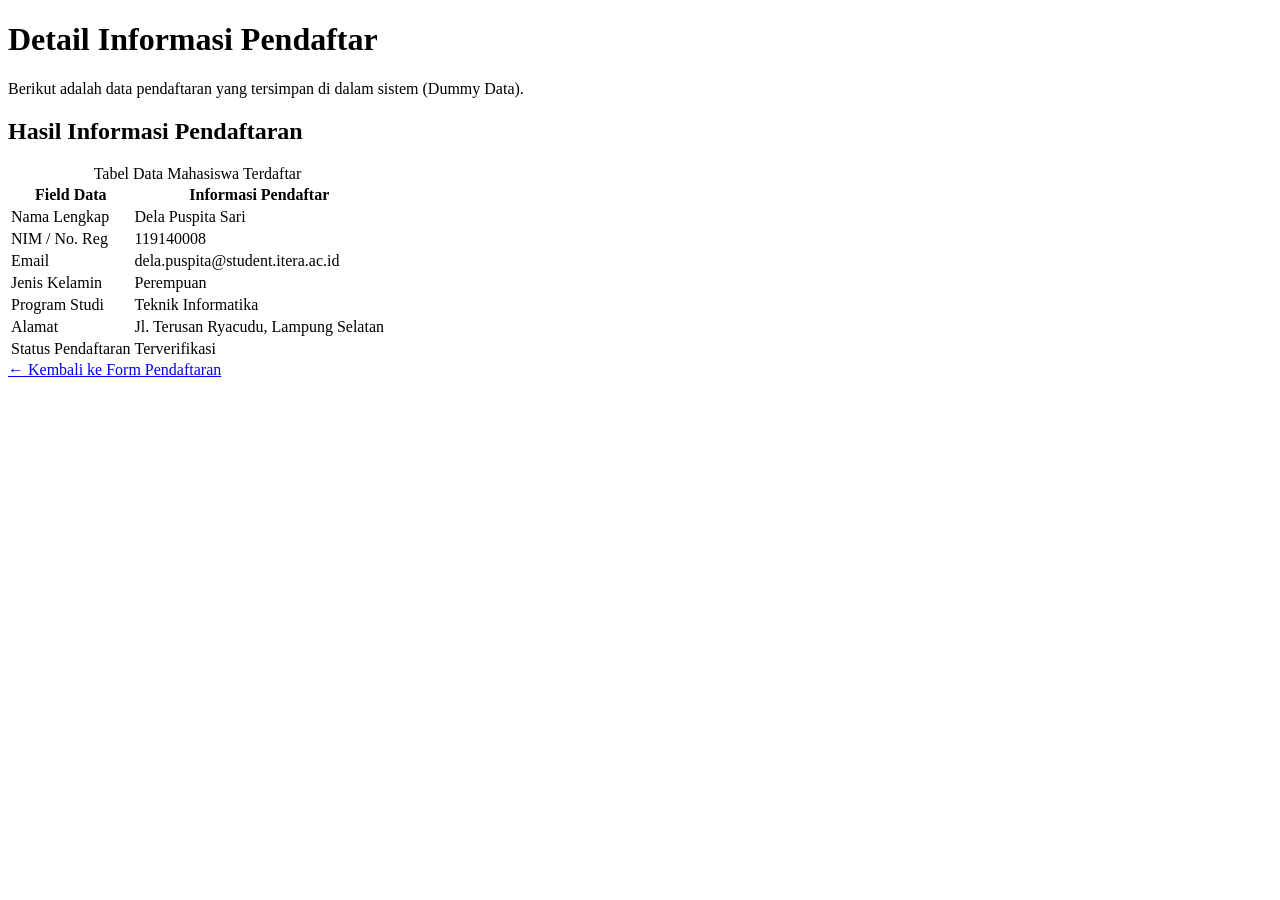
==== task_3/detail.html @ d79c441e "Add detail.html for registration information display" ====
<!DOCTYPE html>
<html lang="id">
<head>
  <meta charset="UTF-8">
  <meta name="viewport" content="width=device-width, initial-scale=1.0">
  <title>Detail Informasi Pendaftar</title>
  <link rel="stylesheet" href="style.css">
</head>
<body>

  <div class="main-container">
    <header class="header-box">
      <h1>Detail Informasi Pendaftar</h1>
      <p>Berikut adalah data pendaftaran yang tersimpan di dalam sistem (Dummy Data).</p>
    </header>

    <div class="card-box">
      <h2>Hasil Informasi Pendaftaran</h2>

      <!-- Tabel HTML Semantik -->
      <table class="data-table">
        <caption>Tabel Data Mahasiswa Terdaftar</caption>
        <thead>
          <tr>
            <th>Field Data</th>
            <th>Informasi Pendaftar</th>
          </tr>
        </thead>
        <tbody>
          <tr>
            <td>Nama Lengkap</td>
            <td>Dela Puspita Sari</td>
          </tr>
          <tr>
            <td>NIM / No. Reg</td>
            <td>119140008</td>
          </tr>
          <tr>
            <td>Email</td>
            <td>dela.puspita@student.itera.ac.id</td>
          </tr>
          <tr>
            <td>Jenis Kelamin</td>
            <td>Perempuan</td>
          </tr>
          <tr>
            <td>Program Studi</td>
            <td>Teknik Informatika</td>
          </tr>
          <tr>
            <td>Alamat</td>
            <td>Jl. Terusan Ryacudu, Lampung Selatan</td>
          </tr>
          <tr>
            <td>Status Pendaftaran</td>
            <td><span class="status-badge">Terverifikasi</span></td>
          </tr>
        </tbody>
      </table>

      <div class="action-box">
        <a href="index.html" class="btn-secondary">← Kembali ke Form Pendaftaran</a>
      </div>
    </div>
  </div>

</body>
</html>
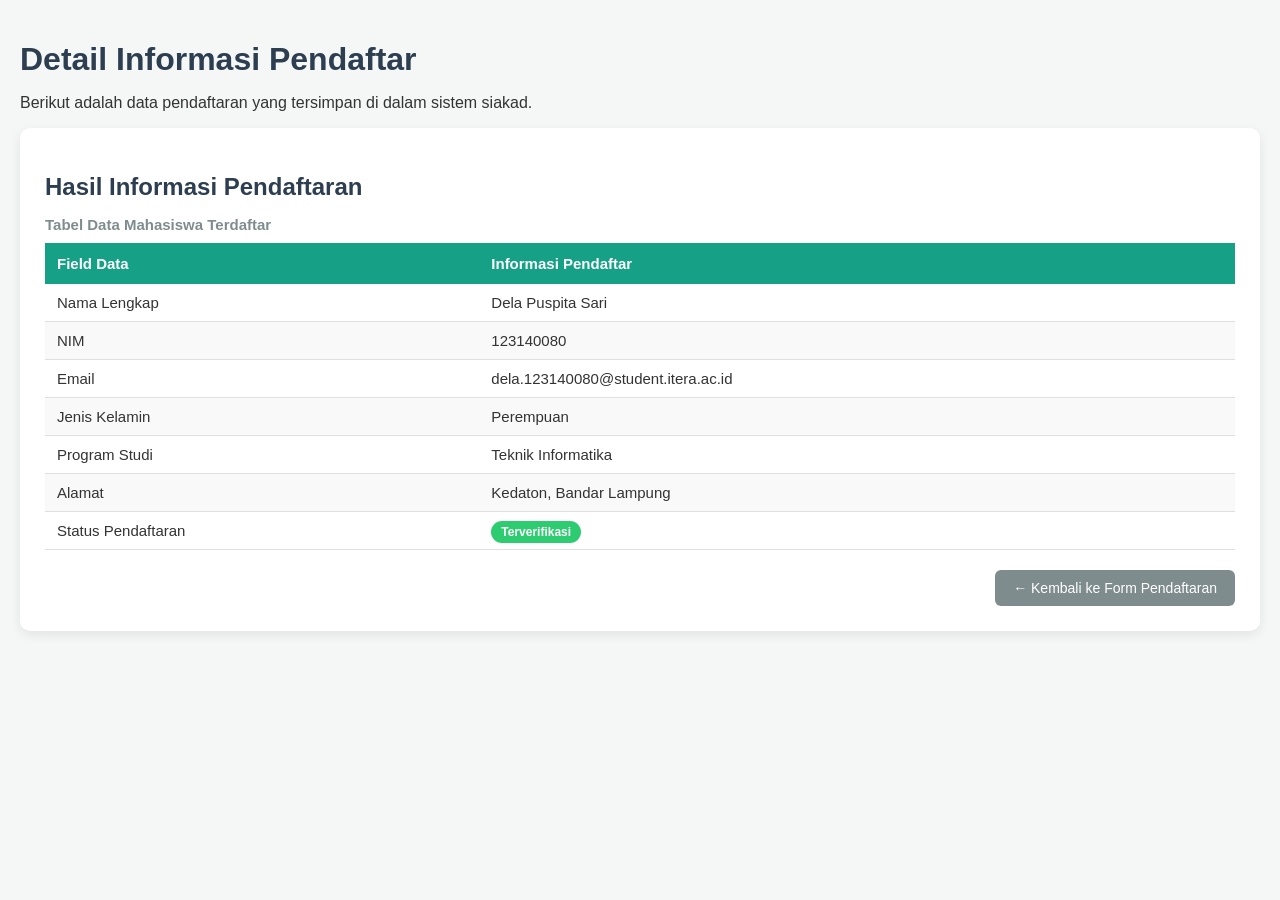
==== commit b105002c: "Update detail page with correct registration data" ====
--- a/task_3/detail.html
+++ b/task_3/detail.html
@@ -11,13 +11,13 @@
   <div class="main-container">
     <header class="header-box">
       <h1>Detail Informasi Pendaftar</h1>
-      <p>Berikut adalah data pendaftaran yang tersimpan di dalam sistem (Dummy Data).</p>
+      <p>Berikut adalah data pendaftaran yang tersimpan di dalam sistem siakad.</p>
     </header>
 
     <div class="card-box">
       <h2>Hasil Informasi Pendaftaran</h2>
 
-      <!-- Tabel HTML Semantik -->
+      <!-- Desain Tabel CSS Semantik -->
       <table class="data-table">
         <caption>Tabel Data Mahasiswa Terdaftar</caption>
         <thead>
@@ -32,12 +32,12 @@
             <td>Dela Puspita Sari</td>
           </tr>
           <tr>
-            <td>NIM / No. Reg</td>
-            <td>119140008</td>
+            <td>NIM</td>
+            <td>123140080</td>
           </tr>
           <tr>
             <td>Email</td>
-            <td>dela.puspita@student.itera.ac.id</td>
+            <td>dela.123140080@student.itera.ac.id</td>
           </tr>
           <tr>
             <td>Jenis Kelamin</td>
@@ -49,7 +49,7 @@
           </tr>
           <tr>
             <td>Alamat</td>
-            <td>Jl. Terusan Ryacudu, Lampung Selatan</td>
+            <td>Kedaton, Bandar Lampung</td>
           </tr>
           <tr>
             <td>Status Pendaftaran</td>
--- a/task_3/style.css
+++ b/task_3/style.css
@@ -0,0 +1,154 @@
+body {
+  font-family: 'Segoe UI', Tahoma, Geneva, Verdana, sans-serif;
+  background-color: #f4f7f6;
+  margin: 0;
+  padding: 20px;
+  color: #333;
+}
+
+h1, h2 {
+  color: #2c3e50;
+  margin-bottom: 10px;
+}
+
+label {
+  font-weight: 600;
+  margin-bottom: 6px;
+  display: block;
+}
+
+/* Styling Input & Control Form */
+input[type="text"],
+input[type="email"],
+select,
+textarea {
+  width: 100%;
+  padding: 10px;
+  border: 1px solid #ccc;
+  border-radius: 6px; /* Border Radius sesuai materi */
+  box-sizing: border-box;
+  font-size: 14px;
+}
+  display: flex;
+  flex-direction: column;
+  align-items: center;
+  max-width: 680px;
+  margin: 0 auto;
+}
+
+.header-box {
+  text-align: center;
+  margin-bottom: 20px;
+}
+
+/* Desain Box Model */
+.form-box, .card-box {
+  background-color: #ffffff;
+  width: 100%;
+  padding: 25px;
+  border-radius: 10px;
+  box-shadow: 0 4px 12px rgba(0, 0, 0, 0.08);
+  box-sizing: border-box;
+}
+
+.fieldset-box {
+  border: 1px solid #e0e0e0;
+  border-radius: 8px;
+  padding: 20px;
+}
+
+.fieldset-box legend {
+  font-weight: bold;
+  color: #16a085;
+  padding: 0 10px;
+}
+
+.form-group {
+  margin-bottom: 16px;
+}
+
+.radio-group {
+  display: flex;
+  gap: 15px;
+  align-items: center;
+}
+
+/* Styling Tombol */
+.btn-primary {
+  background-color: #16a085;
+  color: white;
+  padding: 12px 20px;
+  border: none;
+  border-radius: 6px;
+  cursor: pointer;
+  width: 100%;
+  font-size: 16px;
+  font-weight: bold;
+}
+
+.btn-secondary {
+  display: inline-block;
+  background-color: #7f8c8d;
+  color: white;
+  padding: 10px 18px;
+  text-decoration: none;
+  border-radius: 6px;
+  font-size: 14px;
+  margin-top: 20px;
+}
+
+.data-table {
+  width: 100%;
+  border-collapse: collapse; /* Border collapse tunggal */
+  margin-top: 15px;
+  font-size: 15px;
+}
+
+.data-table caption {
+  caption-side: top;
+  text-align: left;
+  font-weight: bold;
+  margin-bottom: 10px;
+  color: #7f8c8d;
+}
+
+.data-table th {
+  background-color: #16a085; /* Header bertema khusus */
+  color: white;
+  padding: 12px;
+  text-align: left;
+}
+
+.data-table td {
+  padding: 10px 12px;
+  border-bottom: 1px solid #e0e0e0;
+}
+
+.status-badge {
+  background-color: #2ecc71;
+  color: white;
+  padding: 4px 10px;
+  border-radius: 12px;
+  font-size: 12px;
+  font-weight: bold;
+}
+
+.action-box {
+  text-align: right;
+}
+
+#submit-btn:hover {
+  background-color: #117a65;
+  transition: background-color 0.3s;
+}
+
+/* Pseudo-class: Zebra Stripes (Materi Slide 13) */
+.data-table tbody tr:nth-child(even) {
+  background-color: #f9f9f9;
+}
+
+/* Pseudo-class: Hover Effect pada Baris Tabel (Materi Slide 12) */
+.data-table tbody tr:hover {
+  background-color: #eef9f6;
+  transition: background-color 0.2s ease-in-out;
+}
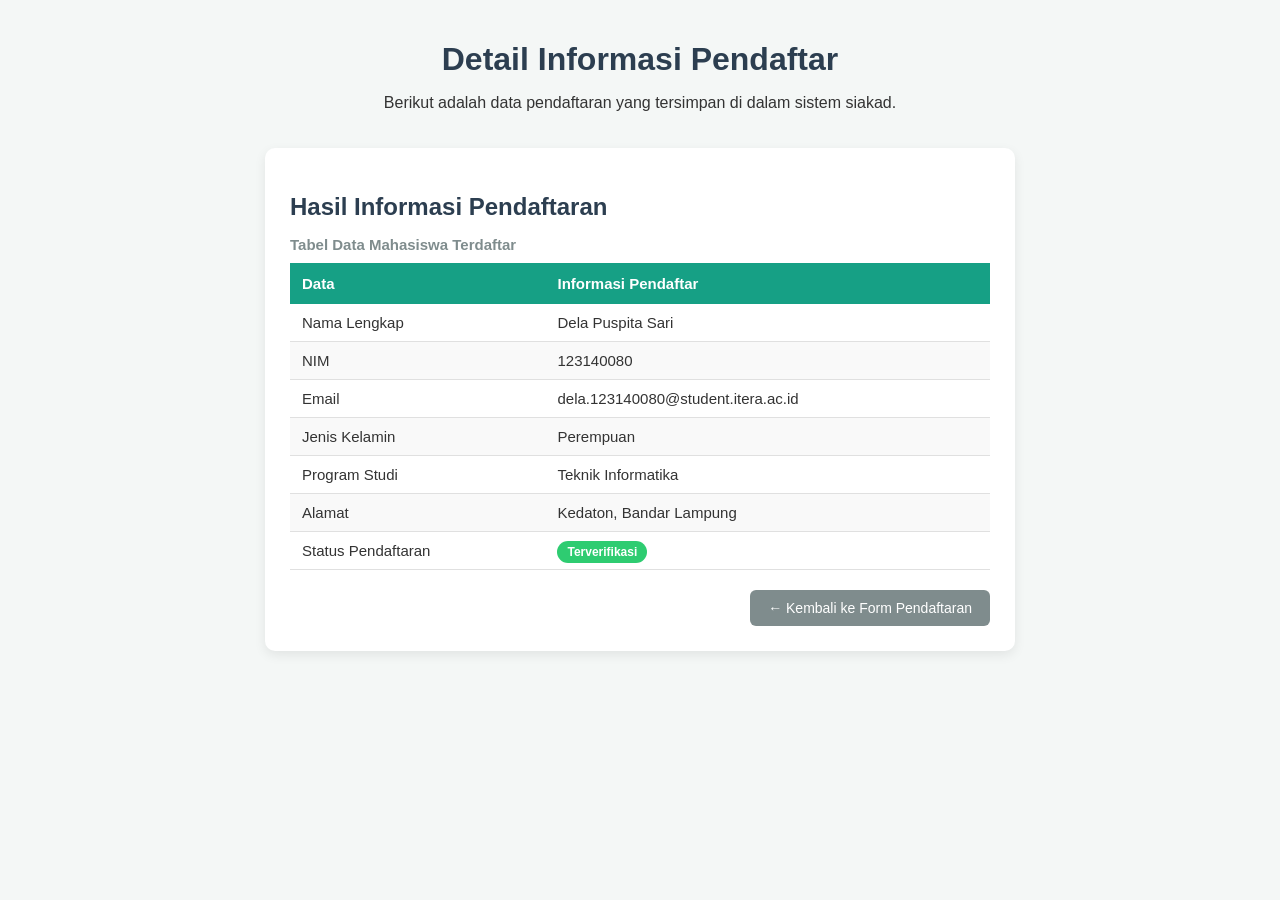
==== commit 5086fede: "Fix table header and add newline at end of file" ====
--- a/task_3/detail.html
+++ b/task_3/detail.html
@@ -22,7 +22,7 @@
         <caption>Tabel Data Mahasiswa Terdaftar</caption>
         <thead>
           <tr>
-            <th>Field Data</th>
+            <th>Data</th>
             <th>Informasi Pendaftar</th>
           </tr>
         </thead>
--- a/task_3/style.css
+++ b/task_3/style.css
@@ -17,7 +17,6 @@
   display: block;
 }
 
-/* Styling Input & Control Form */
 input[type="text"],
 input[type="email"],
 select,
@@ -25,14 +24,16 @@
   width: 100%;
   padding: 10px;
   border: 1px solid #ccc;
-  border-radius: 6px; /* Border Radius sesuai materi */
+  border-radius: 6px;
   box-sizing: border-box;
   font-size: 14px;
 }
+
+.main-container {
   display: flex;
   flex-direction: column;
   align-items: center;
-  max-width: 680px;
+  max-width: 750px;
   margin: 0 auto;
 }
 
@@ -41,7 +42,6 @@
   margin-bottom: 20px;
 }
 
-/* Desain Box Model */
 .form-box, .card-box {
   background-color: #ffffff;
   width: 100%;
@@ -73,7 +73,6 @@
   align-items: center;
 }
 
-/* Styling Tombol */
 .btn-primary {
   background-color: #16a085;
   color: white;
@@ -97,9 +96,10 @@
   margin-top: 20px;
 }
 
+/* Desain Tabel CSS */
 .data-table {
   width: 100%;
-  border-collapse: collapse; /* Border collapse tunggal */
+  border-collapse: collapse;
   margin-top: 15px;
   font-size: 15px;
 }
@@ -113,7 +113,7 @@
 }
 
 .data-table th {
-  background-color: #16a085; /* Header bertema khusus */
+  background-color: #16a085;
   color: white;
   padding: 12px;
   text-align: left;
@@ -142,12 +142,10 @@
   transition: background-color 0.3s;
 }
 
-/* Pseudo-class: Zebra Stripes (Materi Slide 13) */
 .data-table tbody tr:nth-child(even) {
   background-color: #f9f9f9;
 }
 
-/* Pseudo-class: Hover Effect pada Baris Tabel (Materi Slide 12) */
 .data-table tbody tr:hover {
   background-color: #eef9f6;
   transition: background-color 0.2s ease-in-out;
